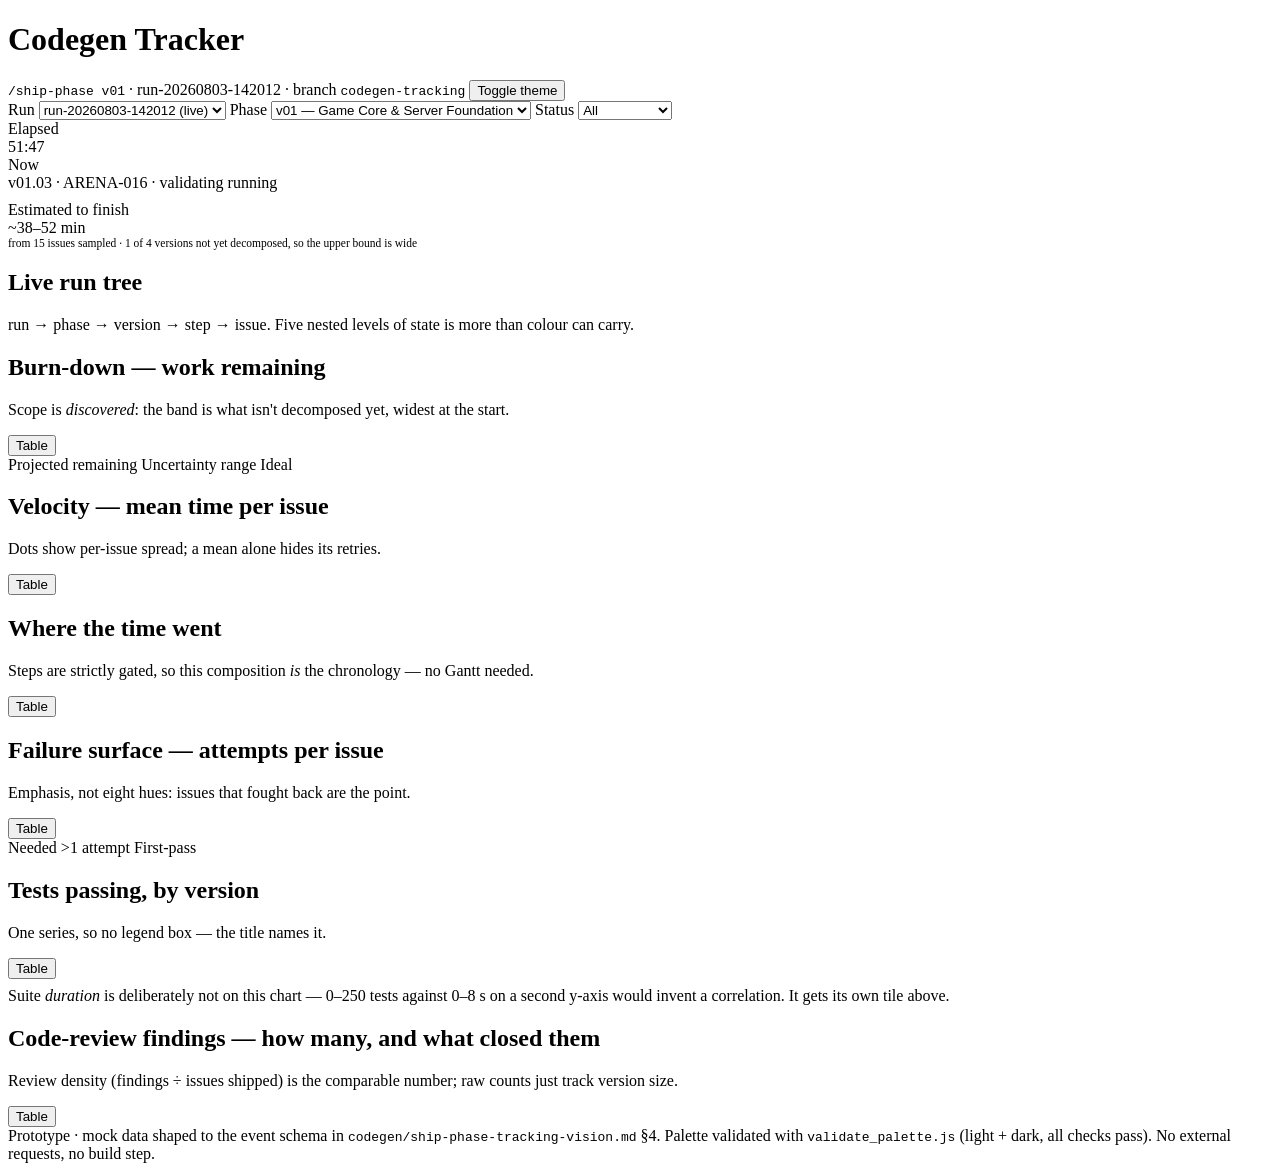
==== codegen/dashboard/static/index.html @ 16e92577 "feat(dashboard): server, live UI, replay harness and palette regression TRK-019, 020, 021 and the se" ====
<!doctype html>
<html lang="en">
<head>
<meta charset="utf-8">
<meta name="viewport" content="width=device-width, initial-scale=1">
<title>Codegen Tracker</title>
<link rel="stylesheet" href="/static/styles.css">
</head>
<body>
<div class="viz-root">
<div class="wrap">

  <div class="topbar">
    <h1>Codegen Tracker</h1>
    <span class="sub"><code>/ship-phase v01</code> · run-20260803-142012 · branch <code>codegen-tracking</code></span>
    <span class="spacer"></span>
    <button class="btn" id="theme">Toggle theme</button>
  </div>

  <!-- ONE filter row, scoping everything below. Never inside a chart card. -->
  <div class="filters">
    <label for="f-run">Run</label>
    <select id="f-run"><option>run-20260803-142012 (live)</option><option>run-20260802-091500</option><option>Compare last 5 runs…</option></select>
    <label for="f-phase">Phase</label>
    <select id="f-phase"><option>v01 — Game Core &amp; Server Foundation</option><option>All phases</option></select>
    <label for="f-status">Status</label>
    <select id="f-status"><option>All</option><option>Failed only</option><option>Retried only</option></select>
  </div>

  <div class="grid">

    <!-- 1 · RUN HEADER — hero figure, not a chart -->
    <div class="card c12">
      <div class="hero">
        <div>
          <div class="lbl">Elapsed</div>
          <div class="elapsed" id="h-elapsed">51:47</div>
        </div>
        <div class="eta">
          <div class="lbl">Now</div>
          <div class="now">v01.03 · ARENA-016 · validating <span class="status s-run"><span class="dot"></span>running</span></div>
          <div class="lbl" style="margin-top:9px">Estimated to finish</div>
          <!-- ETA is a RANGE, never a point. Blank until ≥1 version has finished. -->
          <div class="val" id="h-eta">~38–52 min</div>
          <div class="sub" style="color:var(--text-muted);font-size:11.5px">
            from 15 issues sampled · 1 of 4 versions not yet decomposed, so the upper bound is wide
          </div>
        </div>
      </div>
    </div>

    <!-- 2 · KPI ROW — stat tiles -->
    <div class="card c12">
      <div class="kpis" id="kpis"></div>
    </div>

    <!-- 3 · LIVE TREE — the primary panel; a tree, not a chart -->
    <div class="card c6">
      <div class="cardhead"><div>
        <h2>Live run tree</h2>
        <p class="note">run → phase → version → step → issue. Five nested levels of state is more than colour can carry.</p>
      </div></div>
      <div class="tree" id="tree"></div>
    </div>

    <!-- 4 · BURN-DOWN -->
    <div class="card c6">
      <div class="cardhead">
        <div>
          <h2>Burn-down — work remaining</h2>
          <p class="note">Scope is <em>discovered</em>: the band is what isn't decomposed yet, widest at the start.</p>
        </div>
        <span class="spacer"></span>
        <button class="btn tv" data-tv="tv-burn" aria-pressed="false">Table</button>
      </div>
      <div id="c-burn"></div>
      <div class="legend">
        <span><i class="key line" style="background:var(--series-1)"></i>Projected remaining</span>
        <span><i class="key" style="background:var(--series-1);opacity:.28"></i>Uncertainty range</span>
        <span><i class="key line" style="background:var(--text-muted)"></i>Ideal</span>
      </div>
      <div id="tv-burn" hidden></div>
    </div>

    <!-- 5 · VELOCITY -->
    <div class="card c4">
      <div class="cardhead">
        <div><h2>Velocity — mean time per issue</h2>
        <p class="note">Dots show per-issue spread; a mean alone hides its retries.</p></div>
        <span class="spacer"></span>
        <button class="btn tv" data-tv="tv-vel" aria-pressed="false">Table</button>
      </div>
      <div id="c-vel"></div>
      <div id="tv-vel" hidden></div>
    </div>

    <!-- 6 · WHERE TIME WENT -->
    <div class="card c8">
      <div class="cardhead">
        <div><h2>Where the time went</h2>
        <p class="note">Steps are strictly gated, so this composition <em>is</em> the chronology — no Gantt needed.</p></div>
        <span class="spacer"></span>
        <button class="btn tv" data-tv="tv-time" aria-pressed="false">Table</button>
      </div>
      <div id="c-time"></div>
      <div class="legend" id="l-time"></div>
      <div id="tv-time" hidden></div>
    </div>

    <!-- 7 · FAILURE SURFACE -->
    <div class="card c6">
      <div class="cardhead">
        <div><h2>Failure surface — attempts per issue</h2>
        <p class="note">Emphasis, not eight hues: issues that fought back are the point.</p></div>
        <span class="spacer"></span>
        <button class="btn tv" data-tv="tv-fail" aria-pressed="false">Table</button>
      </div>
      <div id="c-fail"></div>
      <div class="legend">
        <span><i class="key" style="background:var(--series-2)"></i>Needed &gt;1 attempt</span>
        <span><i class="key" style="background:var(--deemph)"></i>First-pass</span>
      </div>
      <div id="tv-fail" hidden></div>
    </div>

    <!-- 8 · SUITE TRAJECTORY -->
    <div class="card c6">
      <div class="cardhead">
        <div><h2>Tests passing, by version</h2>
        <p class="note">One series, so no legend box — the title names it.</p></div>
        <span class="spacer"></span>
        <button class="btn tv" data-tv="tv-suite" aria-pressed="false">Table</button>
      </div>
      <div id="c-suite"></div>
      <p class="note" style="margin-top:8px">
        Suite <em>duration</em> is deliberately not on this chart — 0–250 tests against 0–8 s on a second
        y-axis would invent a correlation. It gets its own tile above.
      </p>
      <div id="tv-suite" hidden></div>
    </div>

    <!-- 9 · QUALITY FLOW -->
    <div class="card c12">
      <div class="cardhead">
        <div><h2>Code-review findings — how many, and what closed them</h2>
        <p class="note">Review density (findings ÷ issues shipped) is the comparable number; raw counts just track version size.</p></div>
        <span class="spacer"></span>
        <button class="btn tv" data-tv="tv-q" aria-pressed="false">Table</button>
      </div>
      <div id="c-q"></div>
      <div class="legend" id="l-q"></div>
      <div id="tv-q" hidden></div>
    </div>

  </div>

  <footer>
    Prototype · mock data shaped to the event schema in
    <code>codegen/ship-phase-tracking-vision.md</code> §4. Palette validated with
    <code>validate_palette.js</code> (light + dark, all checks pass). No external requests, no build step.
  </footer>
</div>
</div>
<div id="tip" role="status" aria-live="polite"></div>
<script src="/static/app.js"></script>
</body>
</html>
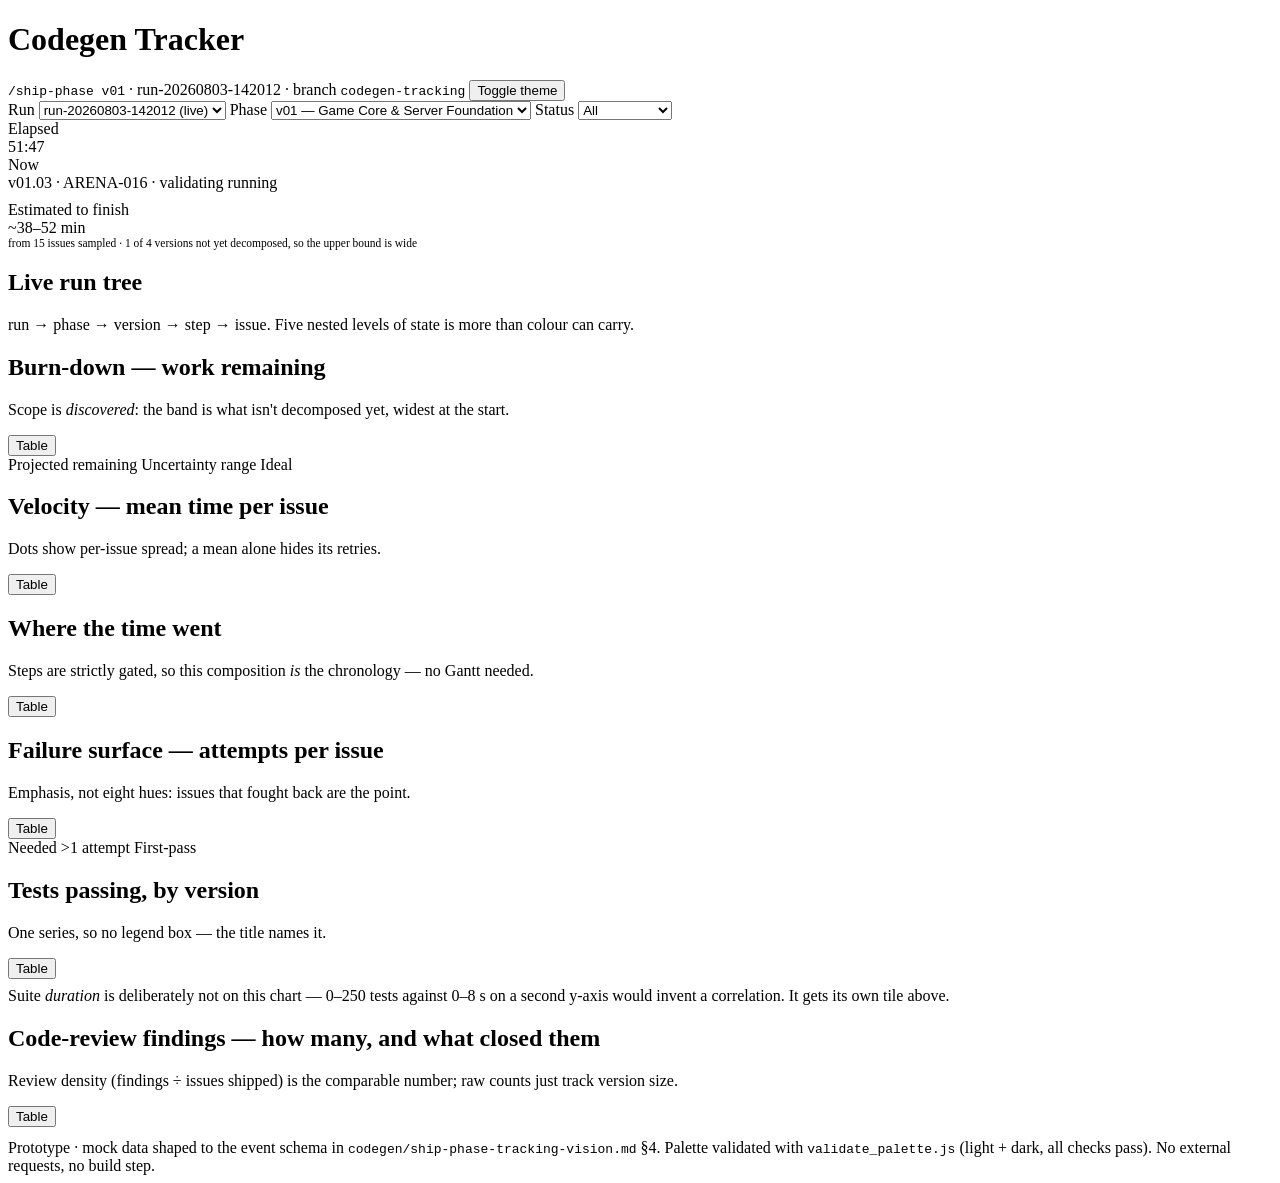
==== commit 458caae9: "feat(tracker): cross-run history, and close out the implementation plan TRK-022. index.json summaris" ====
--- a/codegen/dashboard/static/index.html
+++ b/codegen/dashboard/static/index.html
@@ -154,6 +154,7 @@
 
   </div>
 
+  <p id="panel-errors" style="color:var(--critical);font-size:12px"></p>
   <footer>
     Prototype · mock data shaped to the event schema in
     <code>codegen/ship-phase-tracking-vision.md</code> §4. Palette validated with
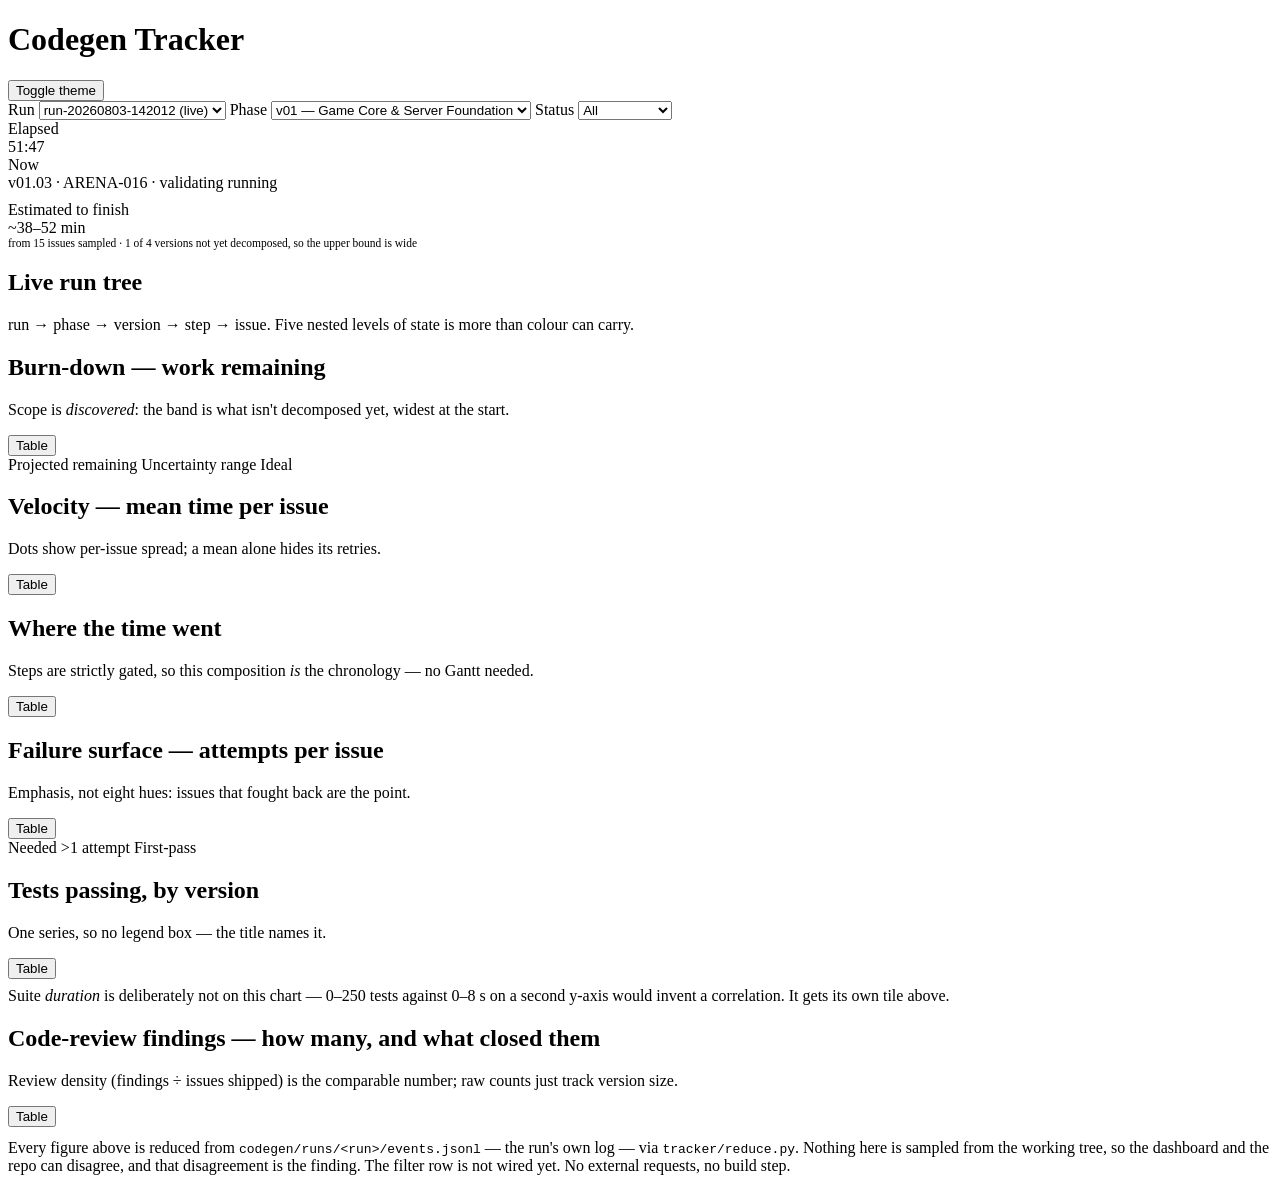
==== commit 138809cd: "docs(codegen): a README for the dashboard, and two fixes writing it found Documenting the dashboard " ====
--- a/codegen/dashboard/static/index.html
+++ b/codegen/dashboard/static/index.html
@@ -12,8 +12,9 @@
 
   <div class="topbar">
     <h1>Codegen Tracker</h1>
-    <span class="sub"><code>/ship-phase v01</code> · run-20260803-142012 · branch <code>codegen-tracking</code></span>
+    <span class="sub" id="h-sub"></span>
     <span class="spacer"></span>
+    <span class="status" id="conn"></span>
     <button class="btn" id="theme">Toggle theme</button>
   </div>
 
@@ -156,9 +157,10 @@
 
   <p id="panel-errors" style="color:var(--critical);font-size:12px"></p>
   <footer>
-    Prototype · mock data shaped to the event schema in
-    <code>codegen/ship-phase-tracking-vision.md</code> §4. Palette validated with
-    <code>validate_palette.js</code> (light + dark, all checks pass). No external requests, no build step.
+    Every figure above is reduced from <code>codegen/runs/&lt;run&gt;/events.jsonl</code> — the run's own
+    log — via <code>tracker/reduce.py</code>. Nothing here is sampled from the working tree, so the
+    dashboard and the repo can disagree, and that disagreement is the finding. The filter row is not
+    wired yet. No external requests, no build step.
   </footer>
 </div>
 </div>
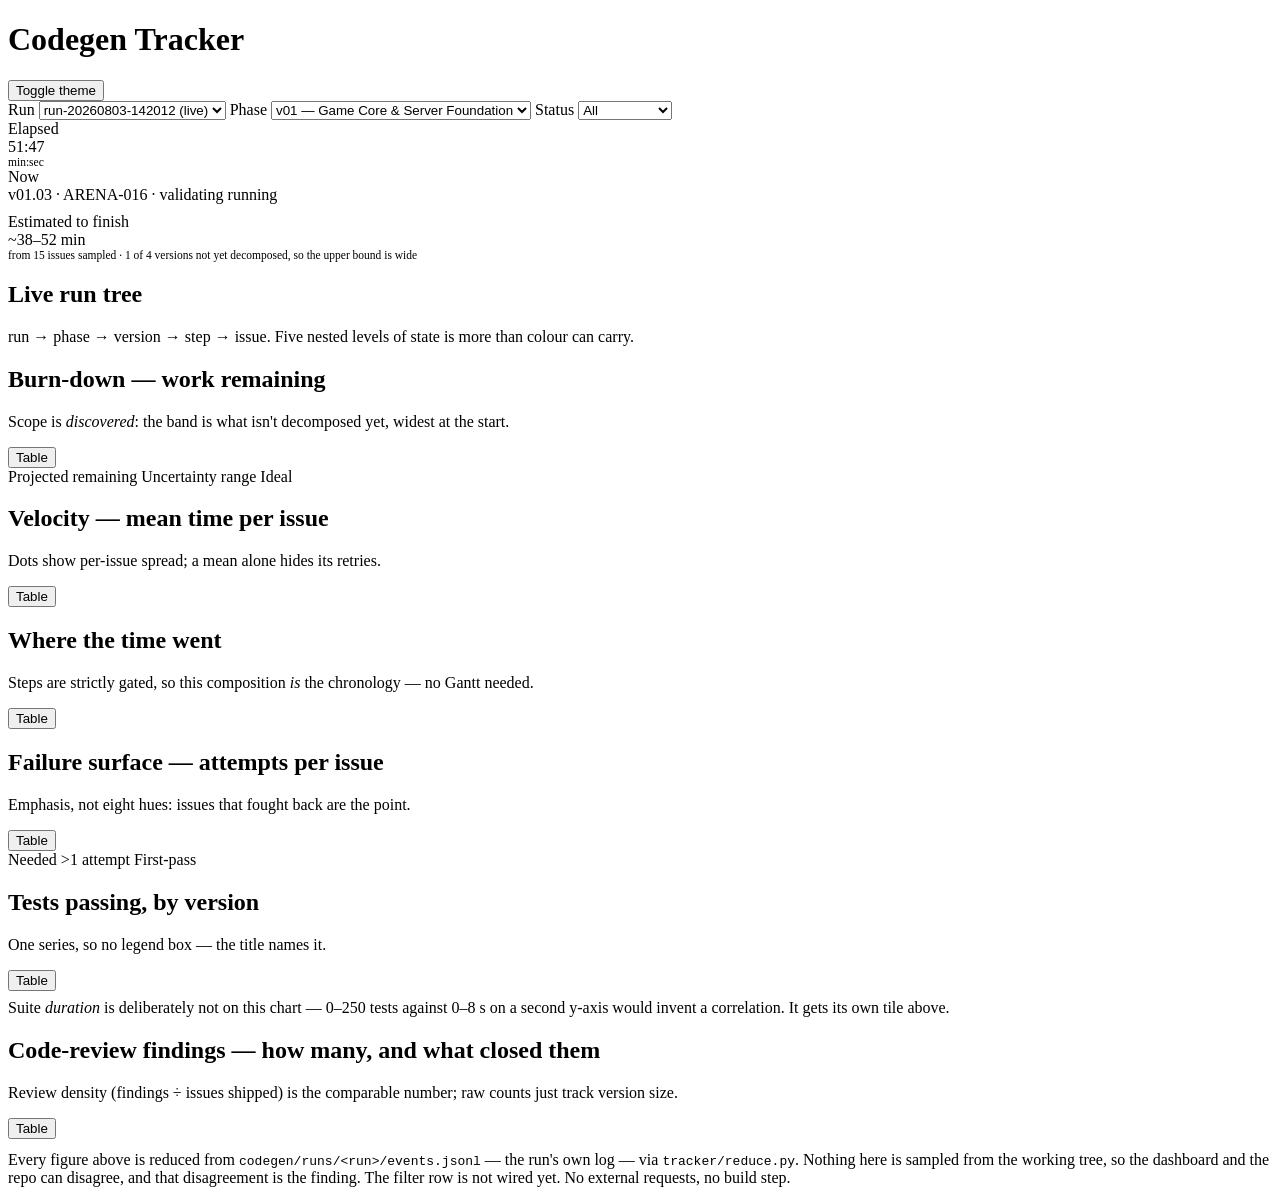
==== commit c463c000: "fix(codegen): ETA uses the last 3 issue durations, not the whole run; label the Elapsed unit The ETA" ====
--- a/codegen/dashboard/static/index.html
+++ b/codegen/dashboard/static/index.html
@@ -36,6 +36,7 @@
         <div>
           <div class="lbl">Elapsed</div>
           <div class="elapsed" id="h-elapsed">51:47</div>
+          <div class="sub" style="color:var(--text-muted);font-size:11.5px">min:sec</div>
         </div>
         <div class="eta">
           <div class="lbl">Now</div>
